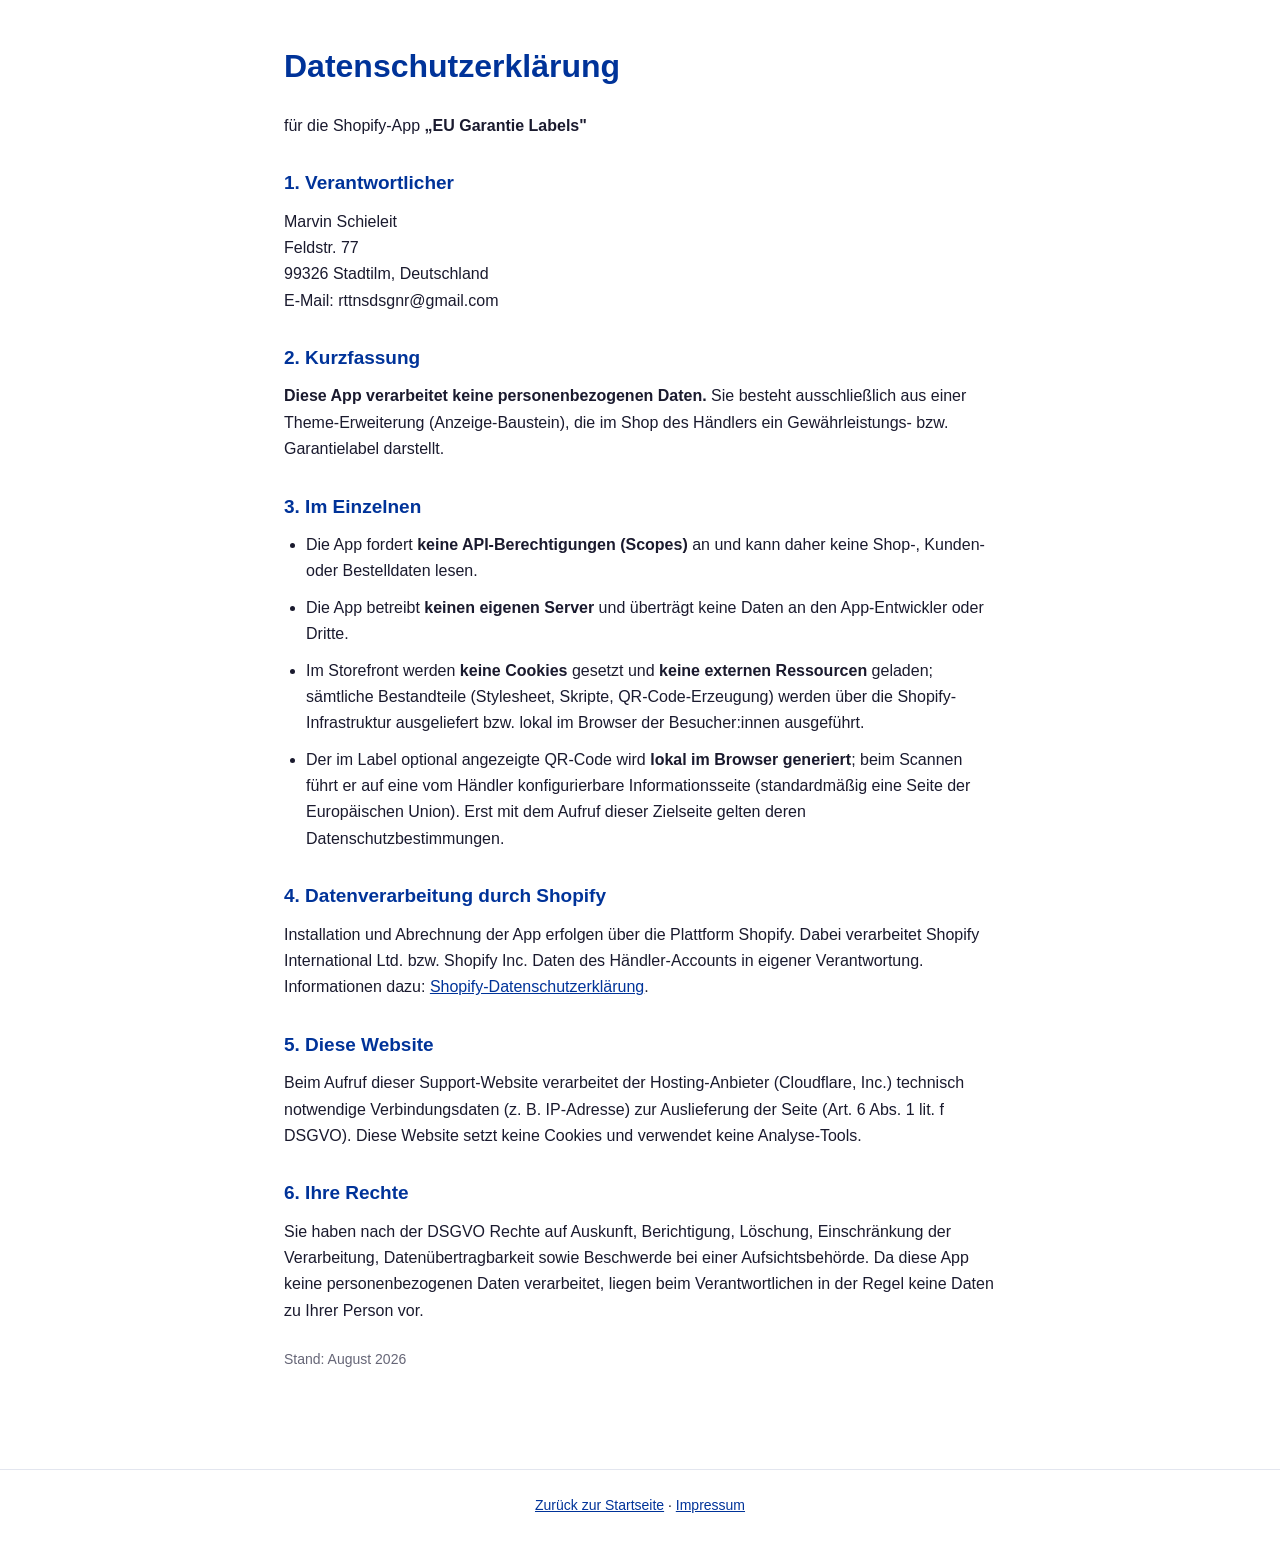
==== datenschutz.html @ 78d6b0f5 "Support-Website: EU Garantie Labels" ====
<!DOCTYPE html>
<html lang="de">
<head>
<meta charset="UTF-8">
<meta name="viewport" content="width=device-width, initial-scale=1">
<title>Datenschutzerklärung — EU Garantie Labels</title>
<style>
  * { box-sizing: border-box; margin: 0; padding: 0; }
  body { font-family: -apple-system, "Segoe UI", Roboto, sans-serif; color: #1a1a2e; line-height: 1.65; }
  main { max-width: 760px; margin: 0 auto; padding: 40px 24px; }
  h1 { color: #003399; margin-bottom: 20px; }
  h2 { color: #003399; margin: 28px 0 10px; font-size: 19px; }
  p, li { margin-bottom: 10px; }
  ul { padding-left: 22px; }
  a { color: #003399; }
  .hinweis { background: #fff8dc; border: 1px solid #e8d98a; border-radius: 8px; padding: 12px 16px; margin: 16px 0; font-size: 14px; }
  footer { border-top: 1px solid #e3e6ef; margin-top: 48px; padding: 24px; text-align: center; font-size: 14px; }
</style>
</head>
<body>
<main>
  <h1>Datenschutzerklärung</h1>
  <p>für die Shopify-App <strong>„EU Garantie Labels"</strong></p>

  <h2>1. Verantwortlicher</h2>
  <p>Marvin Schieleit<br>Feldstr. 77<br>99326 Stadtilm, Deutschland<br>E-Mail: rttnsdsgnr@gmail.com</p>

  <h2>2. Kurzfassung</h2>
  <p><strong>Diese App verarbeitet keine personenbezogenen Daten.</strong> Sie besteht ausschließlich aus einer Theme-Erweiterung (Anzeige-Baustein), die im Shop des Händlers ein Gewährleistungs- bzw. Garantielabel darstellt.</p>

  <h2>3. Im Einzelnen</h2>
  <ul>
    <li>Die App fordert <strong>keine API-Berechtigungen (Scopes)</strong> an und kann daher keine Shop-, Kunden- oder Bestelldaten lesen.</li>
    <li>Die App betreibt <strong>keinen eigenen Server</strong> und überträgt keine Daten an den App-Entwickler oder Dritte.</li>
    <li>Im Storefront werden <strong>keine Cookies</strong> gesetzt und <strong>keine externen Ressourcen</strong> geladen; sämtliche Bestandteile (Stylesheet, Skripte, QR-Code-Erzeugung) werden über die Shopify-Infrastruktur ausgeliefert bzw. lokal im Browser der Besucher:innen ausgeführt.</li>
    <li>Der im Label optional angezeigte QR-Code wird <strong>lokal im Browser generiert</strong>; beim Scannen führt er auf eine vom Händler konfigurierbare Informationsseite (standardmäßig eine Seite der Europäischen Union). Erst mit dem Aufruf dieser Zielseite gelten deren Datenschutzbestimmungen.</li>
  </ul>

  <h2>4. Datenverarbeitung durch Shopify</h2>
  <p>Installation und Abrechnung der App erfolgen über die Plattform Shopify. Dabei verarbeitet Shopify International Ltd. bzw. Shopify Inc. Daten des Händler-Accounts in eigener Verantwortung. Informationen dazu: <a href="https://www.shopify.com/de/legal/datenschutz" rel="noopener">Shopify-Datenschutzerklärung</a>.</p>

  <h2>5. Diese Website</h2>
  <p>Beim Aufruf dieser Support-Website verarbeitet der Hosting-Anbieter (Cloudflare, Inc.) technisch notwendige Verbindungsdaten (z. B. IP-Adresse) zur Auslieferung der Seite (Art. 6 Abs. 1 lit. f DSGVO). Diese Website setzt keine Cookies und verwendet keine Analyse-Tools.</p>

  <h2>6. Ihre Rechte</h2>
  <p>Sie haben nach der DSGVO Rechte auf Auskunft, Berichtigung, Löschung, Einschränkung der Verarbeitung, Datenübertragbarkeit sowie Beschwerde bei einer Aufsichtsbehörde. Da diese App keine personenbezogenen Daten verarbeitet, liegen beim Verantwortlichen in der Regel keine Daten zu Ihrer Person vor.</p>

  <p style="margin-top:24px; font-size:14px; color:#667;">Stand: August 2026</p>
</main>
<footer>
  <a href="index.html">Zurück zur Startseite</a> · <a href="impressum.html">Impressum</a>
</footer>
</body>
</html>
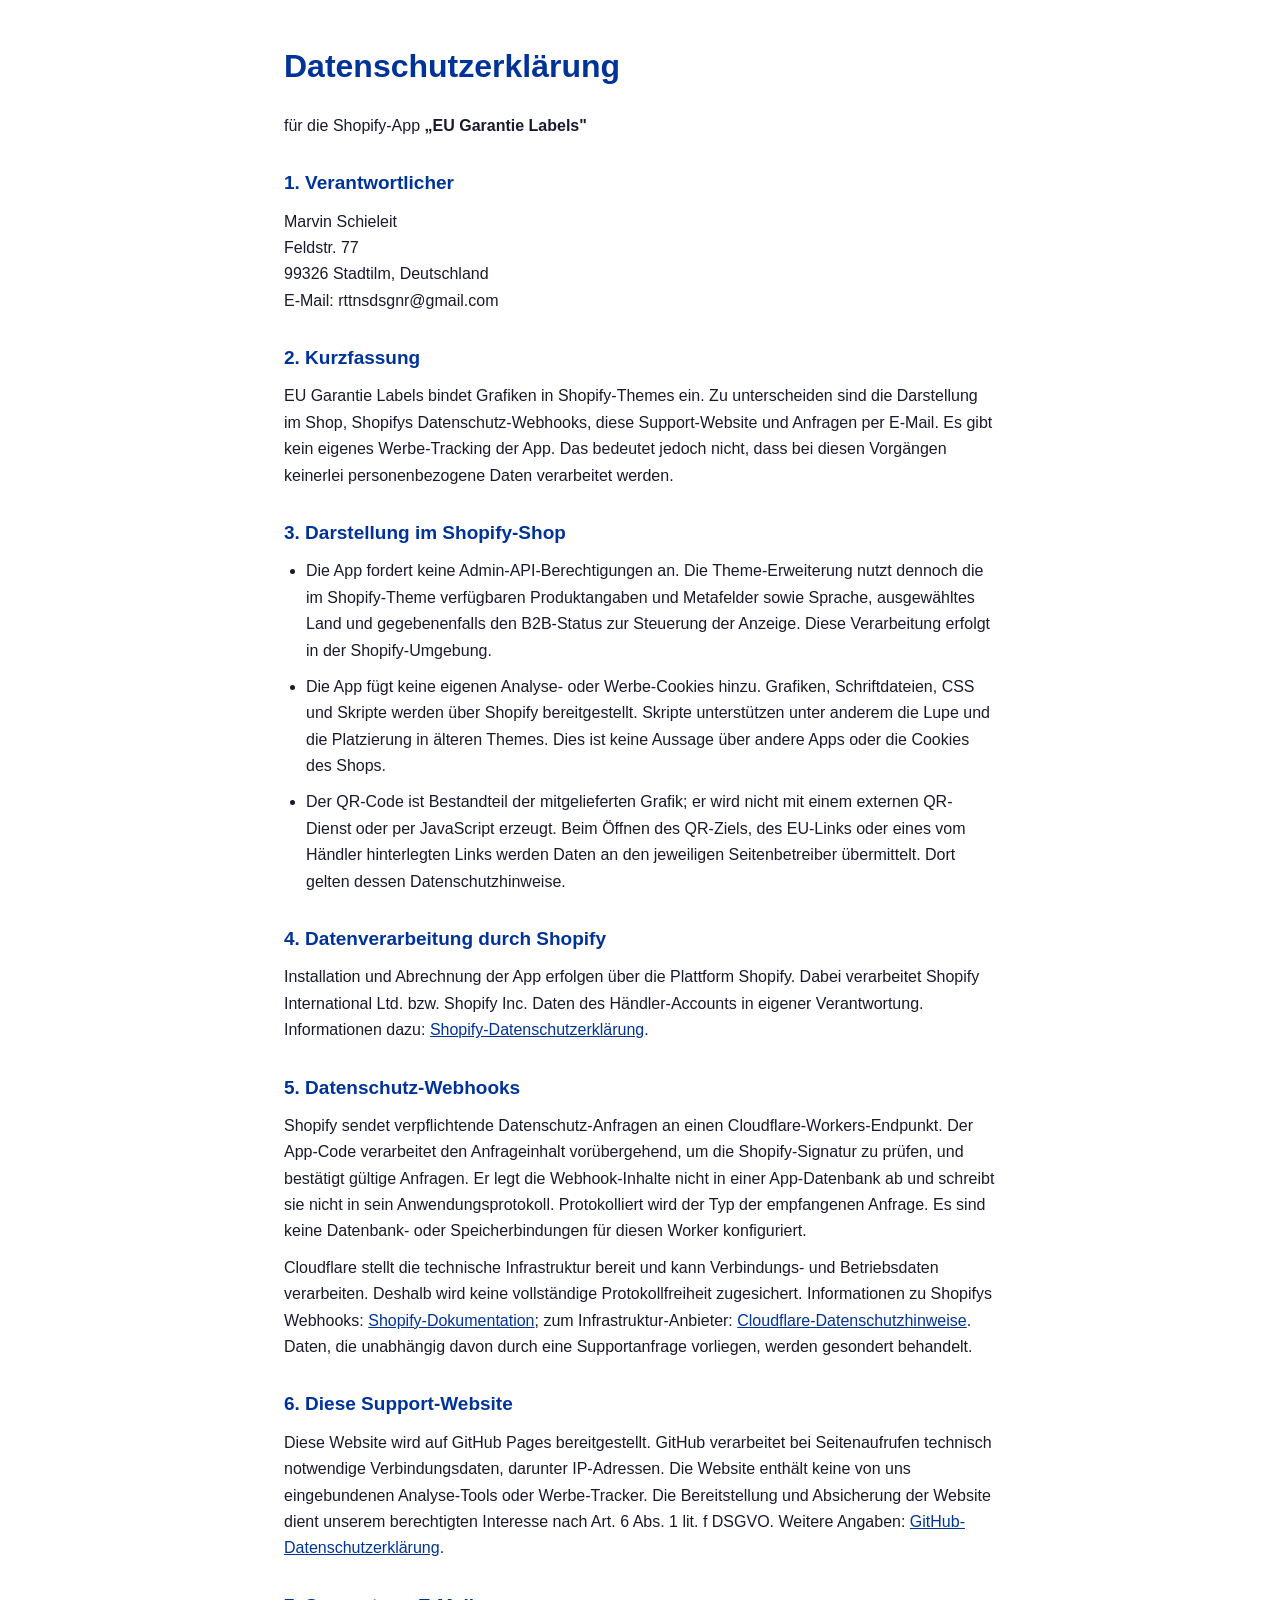
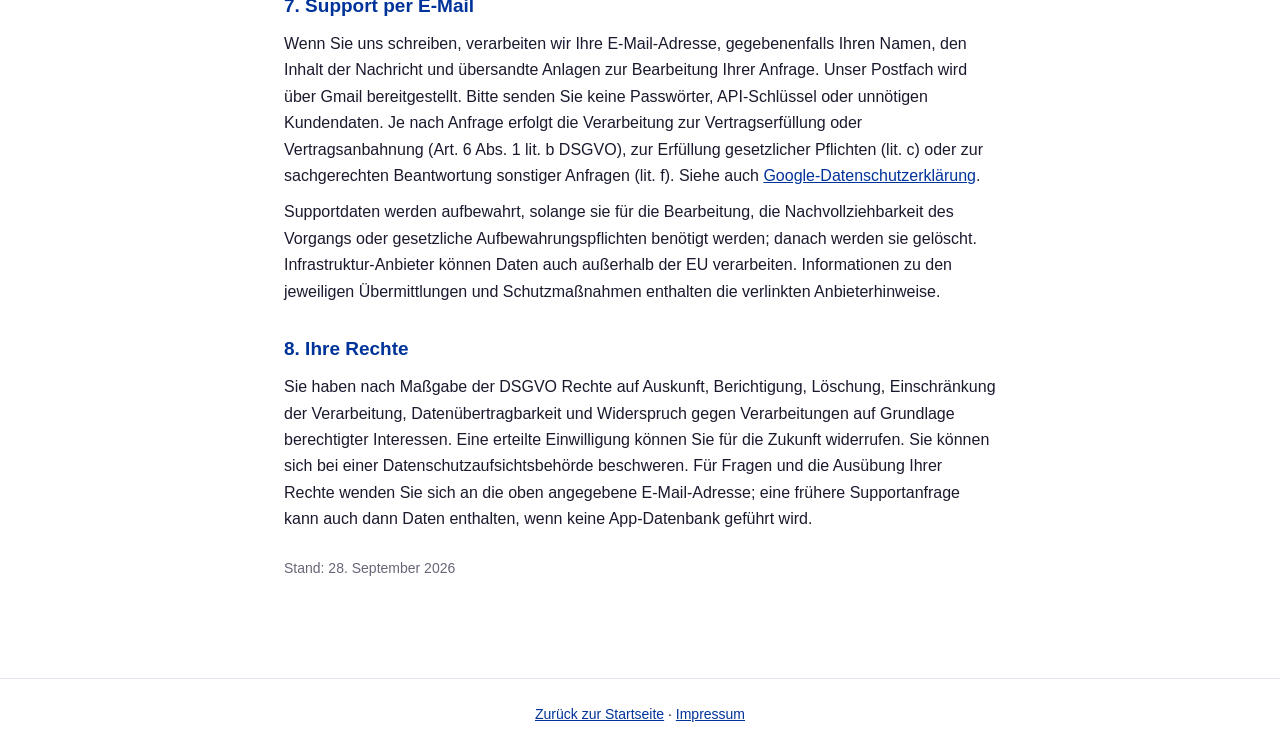
==== commit a56a14b6: "Clarify vintage setup, app limits and privacy documentation" ====
--- a/datenschutz.html
+++ b/datenschutz.html
@@ -7,8 +7,8 @@
 <style>
   * { box-sizing: border-box; margin: 0; padding: 0; }
   body { font-family: -apple-system, "Segoe UI", Roboto, sans-serif; color: #1a1a2e; line-height: 1.65; }
-  main { max-width: 760px; margin: 0 auto; padding: 40px 24px; }
-  h1 { color: #003399; margin-bottom: 20px; }
+  main { max-width: 760px; margin: 0 auto; padding: 40px 24px; overflow-wrap: anywhere; }
+  h1 { color: #003399; margin-bottom: 20px; font-size: clamp(24px, 5vw, 32px); }
   h2 { color: #003399; margin: 28px 0 10px; font-size: 19px; }
   p, li { margin-bottom: 10px; }
   ul { padding-left: 22px; }
@@ -26,26 +26,33 @@
   <p>Marvin Schieleit<br>Feldstr. 77<br>99326 Stadtilm, Deutschland<br>E-Mail: rttnsdsgnr@gmail.com</p>
 
   <h2>2. Kurzfassung</h2>
-  <p><strong>Diese App verarbeitet keine personenbezogenen Daten.</strong> Sie besteht ausschließlich aus einer Theme-Erweiterung (Anzeige-Baustein), die im Shop des Händlers ein Gewährleistungs- bzw. Garantielabel darstellt.</p>
+  <p>EU Garantie Labels bindet Grafiken in Shopify-Themes ein. Zu unterscheiden sind die Darstellung im Shop, Shopifys Datenschutz-Webhooks, diese Support-Website und Anfragen per E-Mail. Es gibt kein eigenes Werbe-Tracking der App. Das bedeutet jedoch nicht, dass bei diesen Vorgängen keinerlei personenbezogene Daten verarbeitet werden.</p>
 
-  <h2>3. Im Einzelnen</h2>
+  <h2>3. Darstellung im Shopify-Shop</h2>
   <ul>
-    <li>Die App fordert <strong>keine API-Berechtigungen (Scopes)</strong> an und kann daher keine Shop-, Kunden- oder Bestelldaten lesen.</li>
-    <li>Die App betreibt <strong>keinen eigenen Server</strong> und überträgt keine Daten an den App-Entwickler oder Dritte.</li>
-    <li>Im Storefront werden <strong>keine Cookies</strong> gesetzt und <strong>keine externen Ressourcen</strong> geladen; sämtliche Bestandteile (Stylesheet, Skripte, QR-Code-Erzeugung) werden über die Shopify-Infrastruktur ausgeliefert bzw. lokal im Browser der Besucher:innen ausgeführt.</li>
-    <li>Der im Label optional angezeigte QR-Code wird <strong>lokal im Browser generiert</strong>; beim Scannen führt er auf eine vom Händler konfigurierbare Informationsseite (standardmäßig eine Seite der Europäischen Union). Erst mit dem Aufruf dieser Zielseite gelten deren Datenschutzbestimmungen.</li>
+    <li>Die App fordert keine Admin-API-Berechtigungen an. Die Theme-Erweiterung nutzt dennoch die im Shopify-Theme verfügbaren Produktangaben und Metafelder sowie Sprache, ausgewähltes Land und gegebenenfalls den B2B-Status zur Steuerung der Anzeige. Diese Verarbeitung erfolgt in der Shopify-Umgebung.</li>
+    <li>Die App fügt keine eigenen Analyse- oder Werbe-Cookies hinzu. Grafiken, Schriftdateien, CSS und Skripte werden über Shopify bereitgestellt. Skripte unterstützen unter anderem die Lupe und die Platzierung in älteren Themes. Dies ist keine Aussage über andere Apps oder die Cookies des Shops.</li>
+    <li>Der QR-Code ist Bestandteil der mitgelieferten Grafik; er wird nicht mit einem externen QR-Dienst oder per JavaScript erzeugt. Beim Öffnen des QR-Ziels, des EU-Links oder eines vom Händler hinterlegten Links werden Daten an den jeweiligen Seitenbetreiber übermittelt. Dort gelten dessen Datenschutzhinweise.</li>
   </ul>
 
   <h2>4. Datenverarbeitung durch Shopify</h2>
   <p>Installation und Abrechnung der App erfolgen über die Plattform Shopify. Dabei verarbeitet Shopify International Ltd. bzw. Shopify Inc. Daten des Händler-Accounts in eigener Verantwortung. Informationen dazu: <a href="https://www.shopify.com/de/legal/datenschutz" rel="noopener">Shopify-Datenschutzerklärung</a>.</p>
 
-  <h2>5. Diese Website</h2>
-  <p>Beim Aufruf dieser Support-Website verarbeitet der Hosting-Anbieter (Cloudflare, Inc.) technisch notwendige Verbindungsdaten (z. B. IP-Adresse) zur Auslieferung der Seite (Art. 6 Abs. 1 lit. f DSGVO). Diese Website setzt keine Cookies und verwendet keine Analyse-Tools.</p>
+  <h2>5. Datenschutz-Webhooks</h2>
+  <p>Shopify sendet verpflichtende Datenschutz-Anfragen an einen Cloudflare-Workers-Endpunkt. Der App-Code verarbeitet den Anfrageinhalt vorübergehend, um die Shopify-Signatur zu prüfen, und bestätigt gültige Anfragen. Er legt die Webhook-Inhalte nicht in einer App-Datenbank ab und schreibt sie nicht in sein Anwendungsprotokoll. Protokolliert wird der Typ der empfangenen Anfrage. Es sind keine Datenbank- oder Speicherbindungen für diesen Worker konfiguriert.</p>
+  <p>Cloudflare stellt die technische Infrastruktur bereit und kann Verbindungs- und Betriebsdaten verarbeiten. Deshalb wird keine vollständige Protokollfreiheit zugesichert. Informationen zu Shopifys Webhooks: <a href="https://shopify.dev/docs/apps/build/compliance/privacy-law-compliance">Shopify-Dokumentation</a>; zum Infrastruktur-Anbieter: <a href="https://www.cloudflare.com/policies/privacy/">Cloudflare-Datenschutzhinweise</a>. Daten, die unabhängig davon durch eine Supportanfrage vorliegen, werden gesondert behandelt.</p>
 
-  <h2>6. Ihre Rechte</h2>
-  <p>Sie haben nach der DSGVO Rechte auf Auskunft, Berichtigung, Löschung, Einschränkung der Verarbeitung, Datenübertragbarkeit sowie Beschwerde bei einer Aufsichtsbehörde. Da diese App keine personenbezogenen Daten verarbeitet, liegen beim Verantwortlichen in der Regel keine Daten zu Ihrer Person vor.</p>
+  <h2>6. Diese Support-Website</h2>
+  <p>Diese Website wird auf GitHub Pages bereitgestellt. GitHub verarbeitet bei Seitenaufrufen technisch notwendige Verbindungsdaten, darunter IP-Adressen. Die Website enthält keine von uns eingebundenen Analyse-Tools oder Werbe-Tracker. Die Bereitstellung und Absicherung der Website dient unserem berechtigten Interesse nach Art. 6 Abs. 1 lit. f DSGVO. Weitere Angaben: <a href="https://docs.github.com/en/site-policy/privacy-policies/github-general-privacy-statement">GitHub-Datenschutzerklärung</a>.</p>
 
-  <p style="margin-top:24px; font-size:14px; color:#667;">Stand: August 2026</p>
+  <h2>7. Support per E-Mail</h2>
+  <p>Wenn Sie uns schreiben, verarbeiten wir Ihre E-Mail-Adresse, gegebenenfalls Ihren Namen, den Inhalt der Nachricht und übersandte Anlagen zur Bearbeitung Ihrer Anfrage. Unser Postfach wird über Gmail bereitgestellt. Bitte senden Sie keine Passwörter, API-Schlüssel oder unnötigen Kundendaten. Je nach Anfrage erfolgt die Verarbeitung zur Vertragserfüllung oder Vertragsanbahnung (Art. 6 Abs. 1 lit. b DSGVO), zur Erfüllung gesetzlicher Pflichten (lit. c) oder zur sachgerechten Beantwortung sonstiger Anfragen (lit. f). Siehe auch <a href="https://policies.google.com/privacy?hl=de">Google-Datenschutzerklärung</a>.</p>
+  <p>Supportdaten werden aufbewahrt, solange sie für die Bearbeitung, die Nachvollziehbarkeit des Vorgangs oder gesetzliche Aufbewahrungspflichten benötigt werden; danach werden sie gelöscht. Infrastruktur-Anbieter können Daten auch außerhalb der EU verarbeiten. Informationen zu den jeweiligen Übermittlungen und Schutzmaßnahmen enthalten die verlinkten Anbieterhinweise.</p>
+
+  <h2>8. Ihre Rechte</h2>
+  <p>Sie haben nach Maßgabe der DSGVO Rechte auf Auskunft, Berichtigung, Löschung, Einschränkung der Verarbeitung, Datenübertragbarkeit und Widerspruch gegen Verarbeitungen auf Grundlage berechtigter Interessen. Eine erteilte Einwilligung können Sie für die Zukunft widerrufen. Sie können sich bei einer Datenschutzaufsichtsbehörde beschweren. Für Fragen und die Ausübung Ihrer Rechte wenden Sie sich an die oben angegebene E-Mail-Adresse; eine frühere Supportanfrage kann auch dann Daten enthalten, wenn keine App-Datenbank geführt wird.</p>
+
+  <p style="margin-top:24px; font-size:14px; color:#667;">Stand: 28. September 2026</p>
 </main>
 <footer>
   <a href="index.html">Zurück zur Startseite</a> · <a href="impressum.html">Impressum</a>
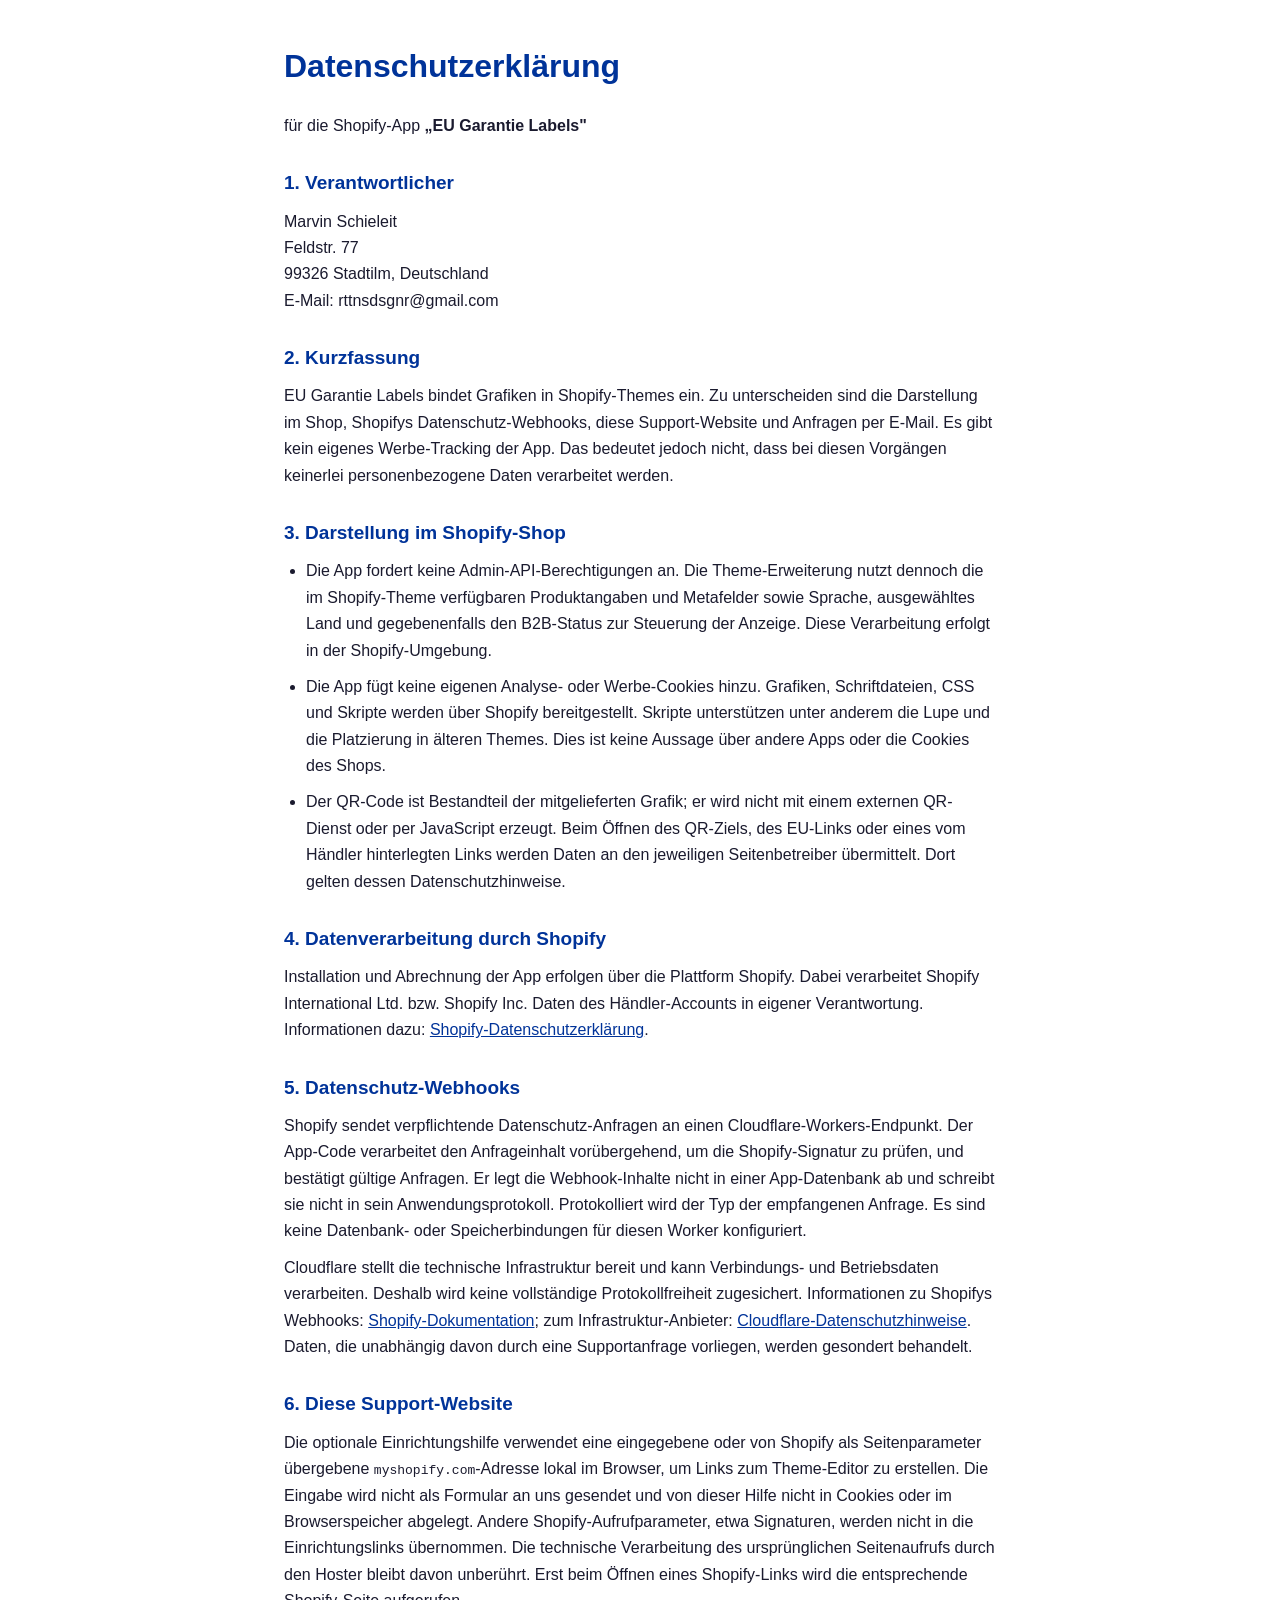
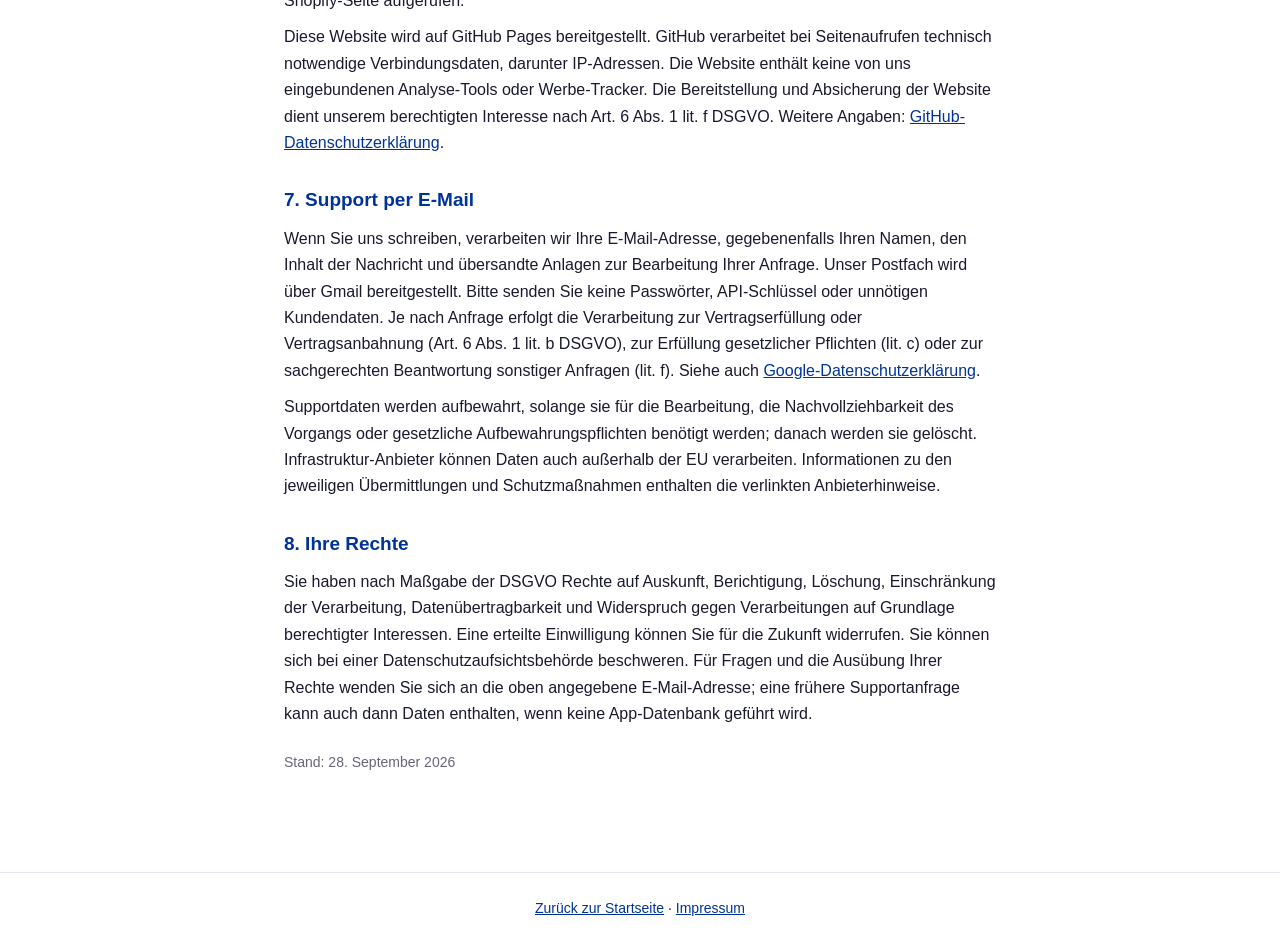
==== commit a98ee68b: "Add bilingual guided setup for app blocks and vintage embeds" ====
--- a/datenschutz.html
+++ b/datenschutz.html
@@ -43,6 +43,7 @@
   <p>Cloudflare stellt die technische Infrastruktur bereit und kann Verbindungs- und Betriebsdaten verarbeiten. Deshalb wird keine vollständige Protokollfreiheit zugesichert. Informationen zu Shopifys Webhooks: <a href="https://shopify.dev/docs/apps/build/compliance/privacy-law-compliance">Shopify-Dokumentation</a>; zum Infrastruktur-Anbieter: <a href="https://www.cloudflare.com/policies/privacy/">Cloudflare-Datenschutzhinweise</a>. Daten, die unabhängig davon durch eine Supportanfrage vorliegen, werden gesondert behandelt.</p>
 
   <h2>6. Diese Support-Website</h2>
+  <p>Die optionale Einrichtungshilfe verwendet eine eingegebene oder von Shopify als Seitenparameter übergebene <code>myshopify.com</code>-Adresse lokal im Browser, um Links zum Theme-Editor zu erstellen. Die Eingabe wird nicht als Formular an uns gesendet und von dieser Hilfe nicht in Cookies oder im Browserspeicher abgelegt. Andere Shopify-Aufrufparameter, etwa Signaturen, werden nicht in die Einrichtungslinks übernommen. Die technische Verarbeitung des ursprünglichen Seitenaufrufs durch den Hoster bleibt davon unberührt. Erst beim Öffnen eines Shopify-Links wird die entsprechende Shopify-Seite aufgerufen.</p>
   <p>Diese Website wird auf GitHub Pages bereitgestellt. GitHub verarbeitet bei Seitenaufrufen technisch notwendige Verbindungsdaten, darunter IP-Adressen. Die Website enthält keine von uns eingebundenen Analyse-Tools oder Werbe-Tracker. Die Bereitstellung und Absicherung der Website dient unserem berechtigten Interesse nach Art. 6 Abs. 1 lit. f DSGVO. Weitere Angaben: <a href="https://docs.github.com/en/site-policy/privacy-policies/github-general-privacy-statement">GitHub-Datenschutzerklärung</a>.</p>
 
   <h2>7. Support per E-Mail</h2>
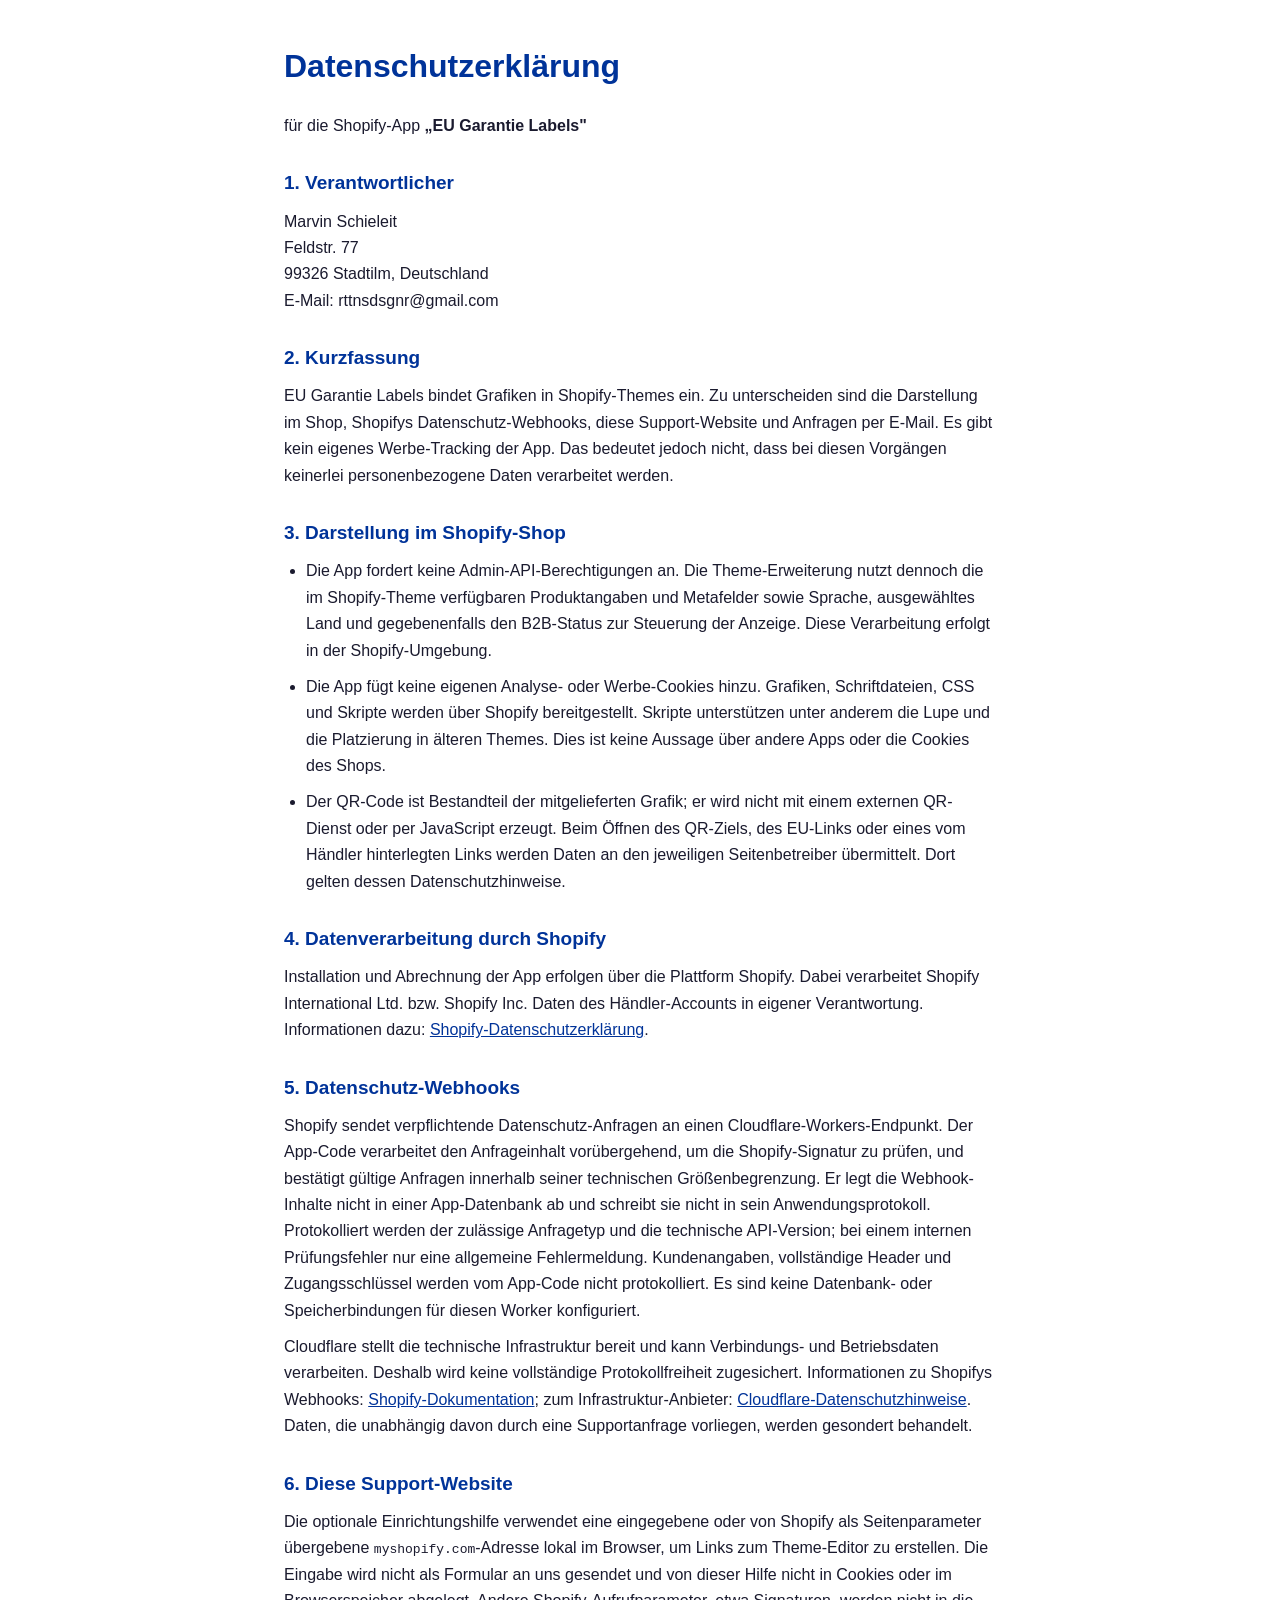
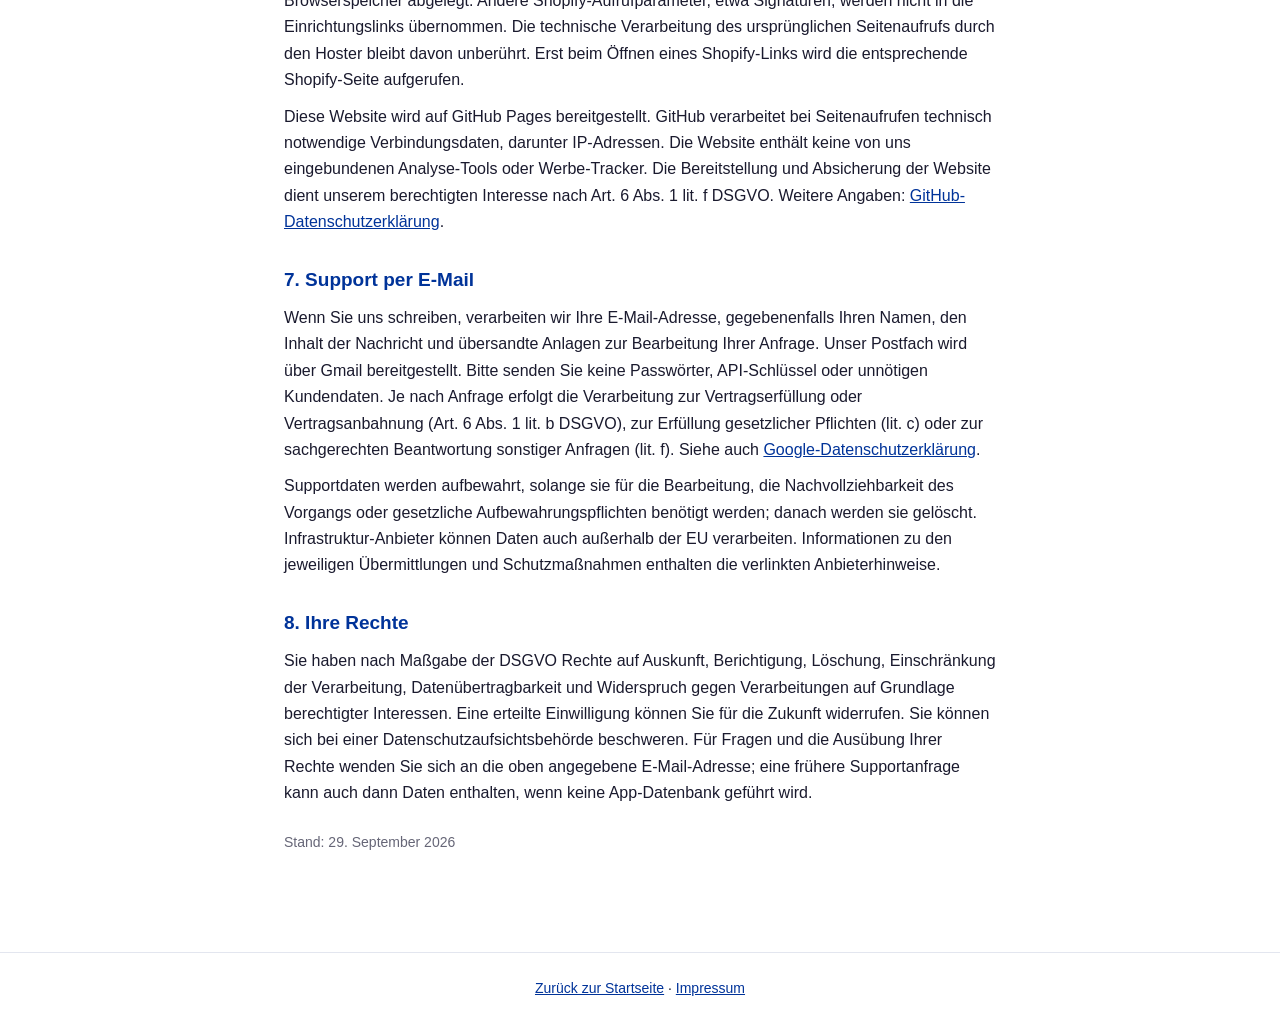
==== commit a8bb187b: "Document optional shop notice and deployed webhook hardening" ====
--- a/datenschutz.html
+++ b/datenschutz.html
@@ -39,7 +39,7 @@
   <p>Installation und Abrechnung der App erfolgen über die Plattform Shopify. Dabei verarbeitet Shopify International Ltd. bzw. Shopify Inc. Daten des Händler-Accounts in eigener Verantwortung. Informationen dazu: <a href="https://www.shopify.com/de/legal/datenschutz" rel="noopener">Shopify-Datenschutzerklärung</a>.</p>
 
   <h2>5. Datenschutz-Webhooks</h2>
-  <p>Shopify sendet verpflichtende Datenschutz-Anfragen an einen Cloudflare-Workers-Endpunkt. Der App-Code verarbeitet den Anfrageinhalt vorübergehend, um die Shopify-Signatur zu prüfen, und bestätigt gültige Anfragen. Er legt die Webhook-Inhalte nicht in einer App-Datenbank ab und schreibt sie nicht in sein Anwendungsprotokoll. Protokolliert wird der Typ der empfangenen Anfrage. Es sind keine Datenbank- oder Speicherbindungen für diesen Worker konfiguriert.</p>
+  <p>Shopify sendet verpflichtende Datenschutz-Anfragen an einen Cloudflare-Workers-Endpunkt. Der App-Code verarbeitet den Anfrageinhalt vorübergehend, um die Shopify-Signatur zu prüfen, und bestätigt gültige Anfragen innerhalb seiner technischen Größenbegrenzung. Er legt die Webhook-Inhalte nicht in einer App-Datenbank ab und schreibt sie nicht in sein Anwendungsprotokoll. Protokolliert werden der zulässige Anfragetyp und die technische API-Version; bei einem internen Prüfungsfehler nur eine allgemeine Fehlermeldung. Kundenangaben, vollständige Header und Zugangsschlüssel werden vom App-Code nicht protokolliert. Es sind keine Datenbank- oder Speicherbindungen für diesen Worker konfiguriert.</p>
   <p>Cloudflare stellt die technische Infrastruktur bereit und kann Verbindungs- und Betriebsdaten verarbeiten. Deshalb wird keine vollständige Protokollfreiheit zugesichert. Informationen zu Shopifys Webhooks: <a href="https://shopify.dev/docs/apps/build/compliance/privacy-law-compliance">Shopify-Dokumentation</a>; zum Infrastruktur-Anbieter: <a href="https://www.cloudflare.com/policies/privacy/">Cloudflare-Datenschutzhinweise</a>. Daten, die unabhängig davon durch eine Supportanfrage vorliegen, werden gesondert behandelt.</p>
 
   <h2>6. Diese Support-Website</h2>
@@ -53,7 +53,7 @@
   <h2>8. Ihre Rechte</h2>
   <p>Sie haben nach Maßgabe der DSGVO Rechte auf Auskunft, Berichtigung, Löschung, Einschränkung der Verarbeitung, Datenübertragbarkeit und Widerspruch gegen Verarbeitungen auf Grundlage berechtigter Interessen. Eine erteilte Einwilligung können Sie für die Zukunft widerrufen. Sie können sich bei einer Datenschutzaufsichtsbehörde beschweren. Für Fragen und die Ausübung Ihrer Rechte wenden Sie sich an die oben angegebene E-Mail-Adresse; eine frühere Supportanfrage kann auch dann Daten enthalten, wenn keine App-Datenbank geführt wird.</p>
 
-  <p style="margin-top:24px; font-size:14px; color:#667;">Stand: 28. September 2026</p>
+  <p style="margin-top:24px; font-size:14px; color:#667;">Stand: 29. September 2026</p>
 </main>
 <footer>
   <a href="index.html">Zurück zur Startseite</a> · <a href="impressum.html">Impressum</a>
